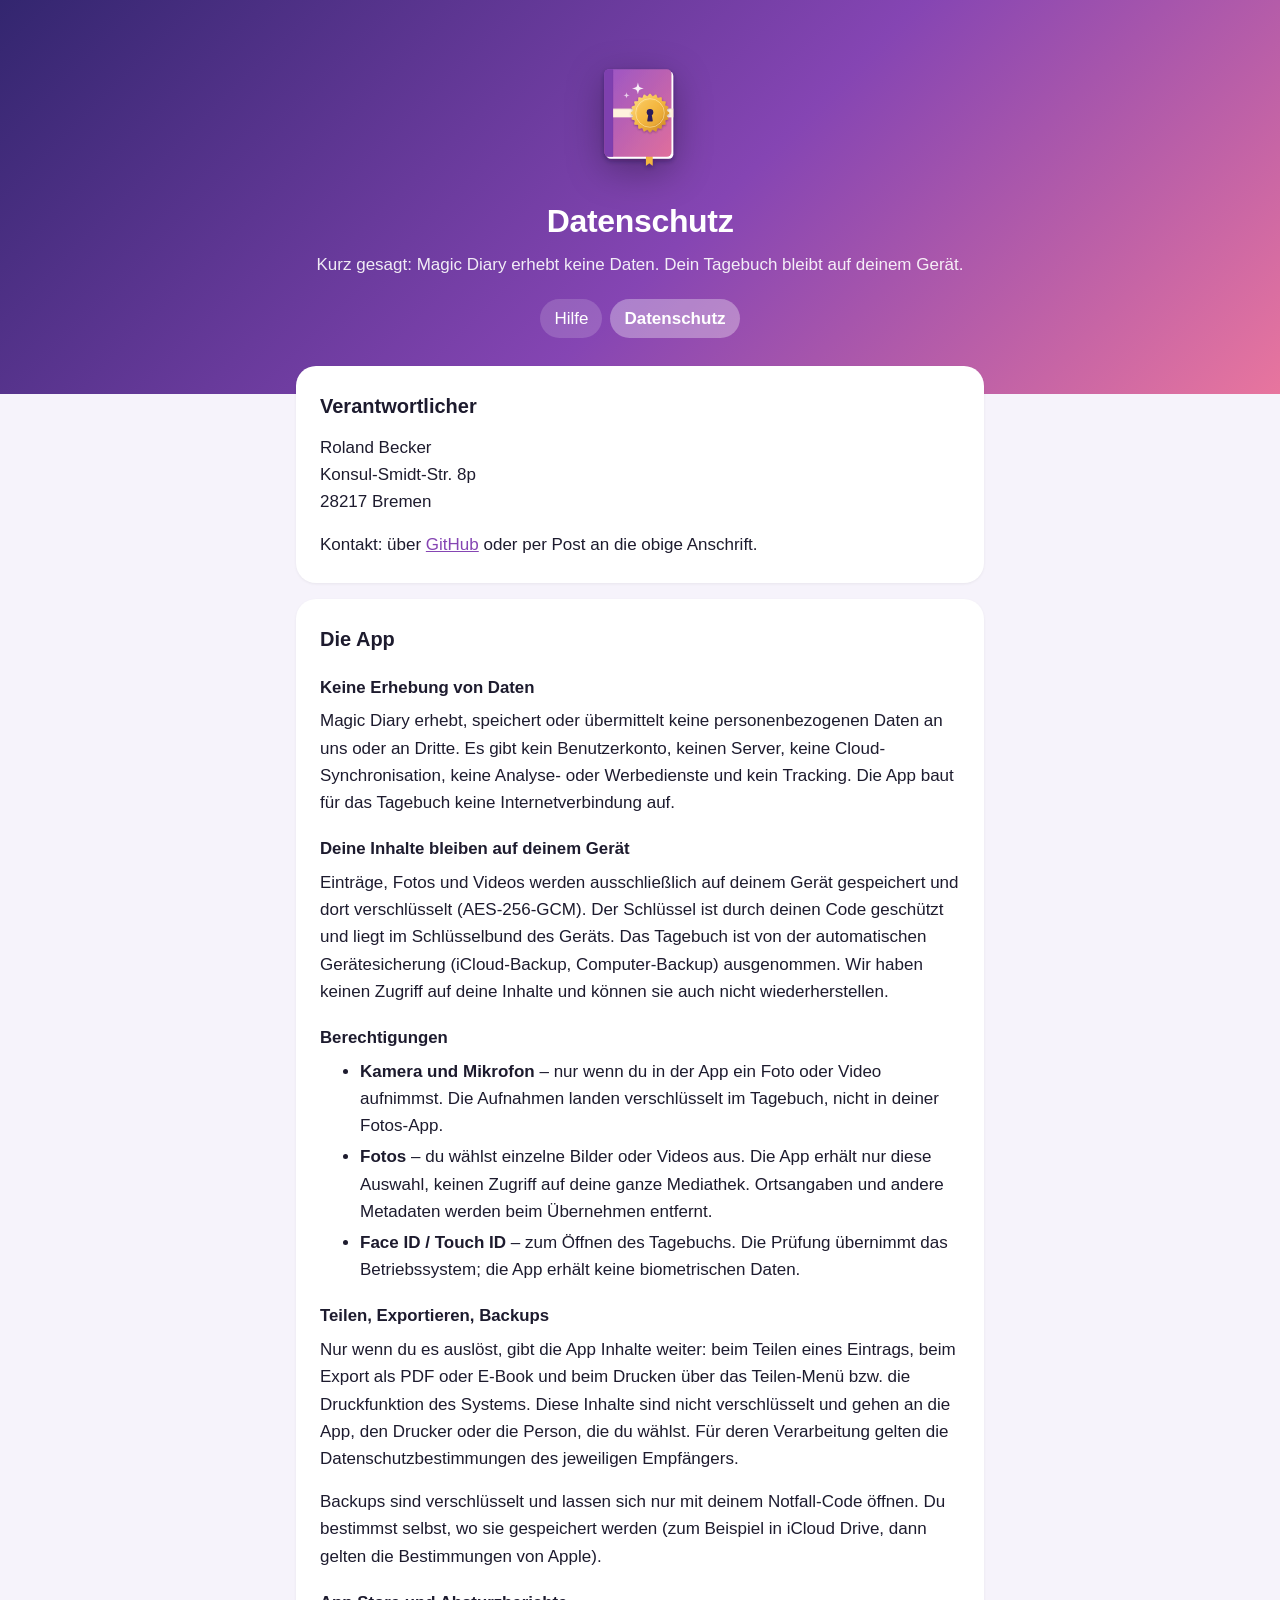
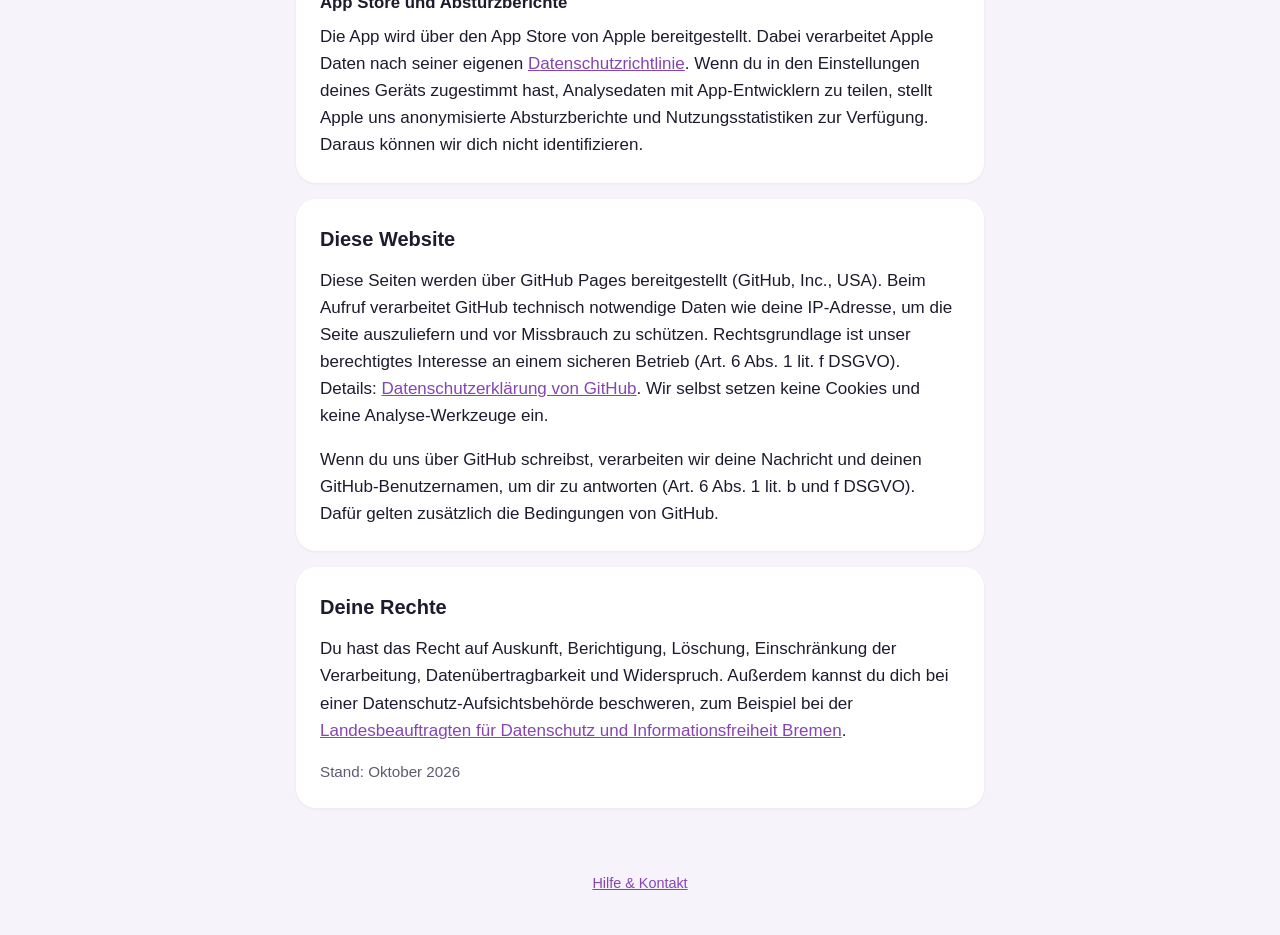
==== datenschutz/index.html @ 5f341b3f "Hilfe- und Datenschutzseite" ====
<!doctype html>
<html lang="de">
<head>
  <meta charset="utf-8">
  <meta name="viewport" content="width=device-width, initial-scale=1">
  <title>Magic Diary – Datenschutz</title>
  <meta name="description" content="Datenschutzerklärung für Magic Diary: keine Datenerhebung, alles verschlüsselt auf dem Gerät.">
  <link rel="stylesheet" href="../style.css">
</head>
<body>
  <header>
    <img src="../book.svg" alt="">
    <h1>Datenschutz</h1>
    <p>Kurz gesagt: Magic Diary erhebt keine Daten. Dein Tagebuch bleibt auf deinem Gerät.</p>
    <nav>
      <a href="../">Hilfe</a>
      <a href="./" aria-current="page">Datenschutz</a>
    </nav>
  </header>

  <main>
    <section>
      <h2>Verantwortlicher</h2>
      <address>
        Roland Becker<br>
        Konsul-Smidt-Str. 8p<br>
        28217 Bremen
      </address>
      <p>Kontakt: über <a href="https://github.com/RolandJAAI/magic-diary/issues">GitHub</a> oder per Post an die
        obige Anschrift.</p>
    </section>

    <section>
      <h2>Die App</h2>
      <h3>Keine Erhebung von Daten</h3>
      <p>Magic Diary erhebt, speichert oder übermittelt keine personenbezogenen Daten an uns oder an Dritte.
        Es gibt kein Benutzerkonto, keinen Server, keine Cloud-Synchronisation, keine Analyse- oder Werbedienste und
        kein Tracking. Die App baut für das Tagebuch keine Internetverbindung auf.</p>

      <h3>Deine Inhalte bleiben auf deinem Gerät</h3>
      <p>Einträge, Fotos und Videos werden ausschließlich auf deinem Gerät gespeichert und dort verschlüsselt
        (AES-256-GCM). Der Schlüssel ist durch deinen Code geschützt und liegt im Schlüsselbund des Geräts. Das
        Tagebuch ist von der automatischen Gerätesicherung (iCloud-Backup, Computer-Backup) ausgenommen.
        Wir haben keinen Zugriff auf deine Inhalte und können sie auch nicht wiederherstellen.</p>

      <h3>Berechtigungen</h3>
      <ul>
        <li><strong>Kamera und Mikrofon</strong> – nur wenn du in der App ein Foto oder Video aufnimmst. Die Aufnahmen
          landen verschlüsselt im Tagebuch, nicht in deiner Fotos-App.</li>
        <li><strong>Fotos</strong> – du wählst einzelne Bilder oder Videos aus. Die App erhält nur diese Auswahl,
          keinen Zugriff auf deine ganze Mediathek. Ortsangaben und andere Metadaten werden beim Übernehmen entfernt.</li>
        <li><strong>Face ID / Touch ID</strong> – zum Öffnen des Tagebuchs. Die Prüfung übernimmt das Betriebssystem;
          die App erhält keine biometrischen Daten.</li>
      </ul>

      <h3>Teilen, Exportieren, Backups</h3>
      <p>Nur wenn du es auslöst, gibt die App Inhalte weiter: beim Teilen eines Eintrags, beim Export als PDF oder
        E-Book und beim Drucken über das Teilen-Menü bzw. die Druckfunktion des Systems. Diese Inhalte sind nicht
        verschlüsselt und gehen an die App, den Drucker oder die Person, die du wählst. Für deren Verarbeitung gelten
        die Datenschutzbestimmungen des jeweiligen Empfängers.</p>
      <p>Backups sind verschlüsselt und lassen sich nur mit deinem Notfall-Code öffnen. Du bestimmst selbst, wo sie
        gespeichert werden (zum Beispiel in iCloud Drive, dann gelten die Bestimmungen von Apple).</p>

      <h3>App Store und Absturzberichte</h3>
      <p>Die App wird über den App Store von Apple bereitgestellt. Dabei verarbeitet Apple Daten nach seiner eigenen
        <a href="https://www.apple.com/de/legal/privacy/">Datenschutzrichtlinie</a>. Wenn du in den Einstellungen
        deines Geräts zugestimmt hast, Analysedaten mit App-Entwicklern zu teilen, stellt Apple uns anonymisierte
        Absturzberichte und Nutzungsstatistiken zur Verfügung. Daraus können wir dich nicht identifizieren.</p>
    </section>

    <section>
      <h2>Diese Website</h2>
      <p>Diese Seiten werden über GitHub Pages bereitgestellt (GitHub, Inc., USA). Beim Aufruf verarbeitet GitHub
        technisch notwendige Daten wie deine IP-Adresse, um die Seite auszuliefern und vor Missbrauch zu schützen.
        Rechtsgrundlage ist unser berechtigtes Interesse an einem sicheren Betrieb (Art. 6 Abs. 1 lit. f DSGVO).
        Details: <a href="https://docs.github.com/de/site-policy/privacy-policies/github-general-privacy-statement">Datenschutzerklärung von GitHub</a>.
        Wir selbst setzen keine Cookies und keine Analyse-Werkzeuge ein.</p>
      <p>Wenn du uns über GitHub schreibst, verarbeiten wir deine Nachricht und deinen GitHub-Benutzernamen, um dir zu
        antworten (Art. 6 Abs. 1 lit. b und f DSGVO). Dafür gelten zusätzlich die Bedingungen von GitHub.</p>
    </section>

    <section>
      <h2>Deine Rechte</h2>
      <p>Du hast das Recht auf Auskunft, Berichtigung, Löschung, Einschränkung der Verarbeitung, Datenübertragbarkeit
        und Widerspruch. Außerdem kannst du dich bei einer Datenschutz-Aufsichtsbehörde beschweren, zum Beispiel bei
        der <a href="https://www.datenschutz.bremen.de">Landesbeauftragten für Datenschutz und Informationsfreiheit Bremen</a>.</p>
      <p class="muted">Stand: Oktober 2026</p>
    </section>
  </main>

  <footer><a href="../">Hilfe &amp; Kontakt</a></footer>
</body>
</html>
---- style.css ----
:root {
  --night: #33266f;
  --violet: #8545b3;
  --rose: #e8759e;
  --ink: #1d1b2e;
  --muted: #5f5a73;
  --card: #ffffff;
  --page: #f6f3fb;
  --line: #e6e0f0;
}

@media (prefers-color-scheme: dark) {
  :root {
    --ink: #f2eefb;
    --muted: #b5adc9;
    --card: #1f1a33;
    --page: #130f24;
    --line: #2f2849;
  }
}

* { box-sizing: border-box; }

body {
  margin: 0;
  font: 17px/1.6 -apple-system, BlinkMacSystemFont, "Segoe UI", Roboto, Helvetica, Arial, sans-serif;
  color: var(--ink);
  background: var(--page);
}

header {
  background: linear-gradient(135deg, var(--night), var(--violet) 55%, var(--rose));
  color: #fff;
  text-align: center;
  padding: 48px 16px 56px;
}

header img { width: 132px; height: 132px; filter: drop-shadow(0 10px 18px rgb(0 0 0 / 0.3)); }
header h1 { margin: 8px 0 4px; font-size: 2rem; letter-spacing: -0.01em; }
header p { margin: 0; opacity: 0.9; }

nav { display: flex; justify-content: center; gap: 8px; margin-top: 20px; flex-wrap: wrap; }
nav a {
  color: #fff; text-decoration: none; padding: 6px 14px; border-radius: 999px;
  background: rgb(255 255 255 / 0.16);
}
nav a[aria-current="page"] { background: rgb(255 255 255 / 0.32); font-weight: 600; }

main { max-width: 720px; margin: -28px auto 0; padding: 0 16px 48px; }

section {
  background: var(--card);
  border-radius: 20px;
  padding: 24px 24px 8px;
  margin-bottom: 16px;
  box-shadow: 0 1px 3px rgb(0 0 0 / 0.06);
}

h2 { margin: 0 0 12px; font-size: 1.25rem; }
h3 { margin: 20px 0 6px; font-size: 1.05rem; }
p, ul { margin: 0 0 16px; }
li { margin-bottom: 4px; }
a { color: var(--violet); }
@media (prefers-color-scheme: dark) { a { color: #c39af0; } }

.muted { color: var(--muted); font-size: 0.95rem; }
address { font-style: normal; margin-bottom: 16px; }

footer { text-align: center; color: var(--muted); font-size: 0.9rem; padding: 0 16px 40px; }
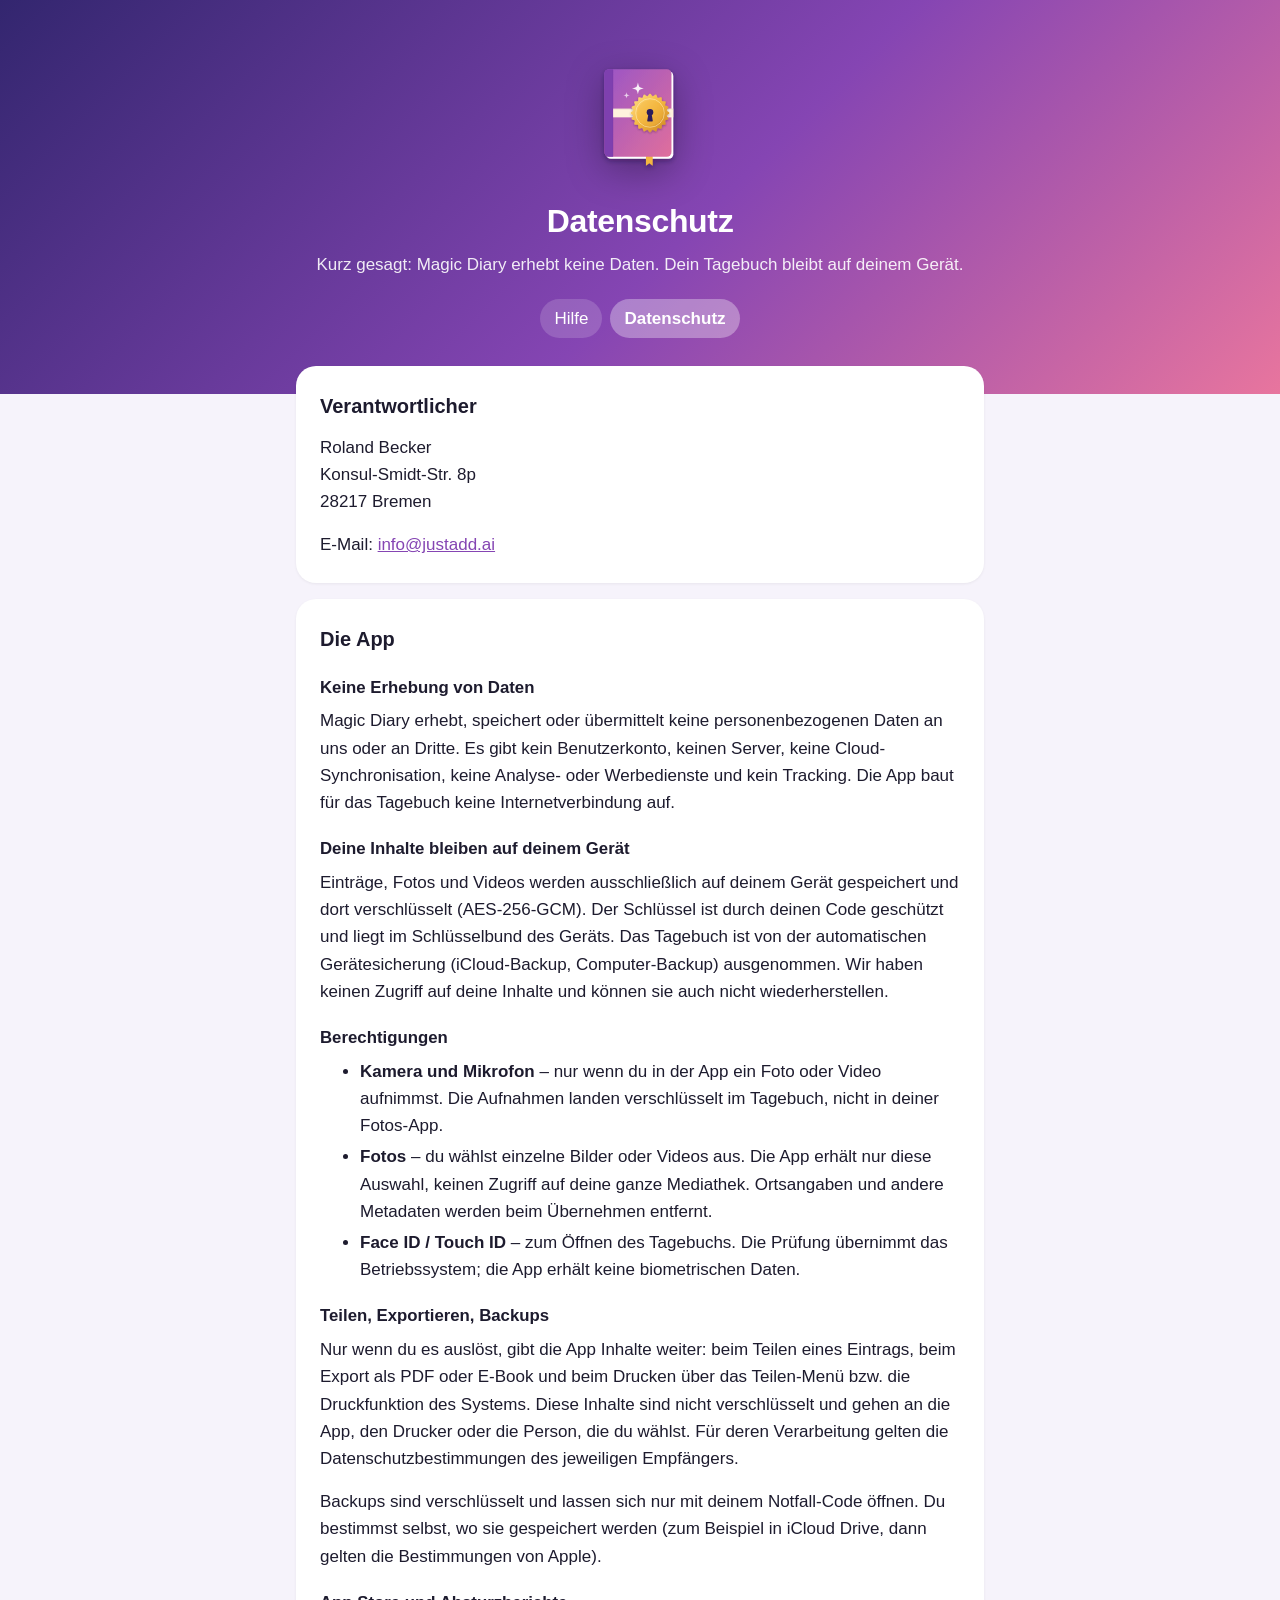
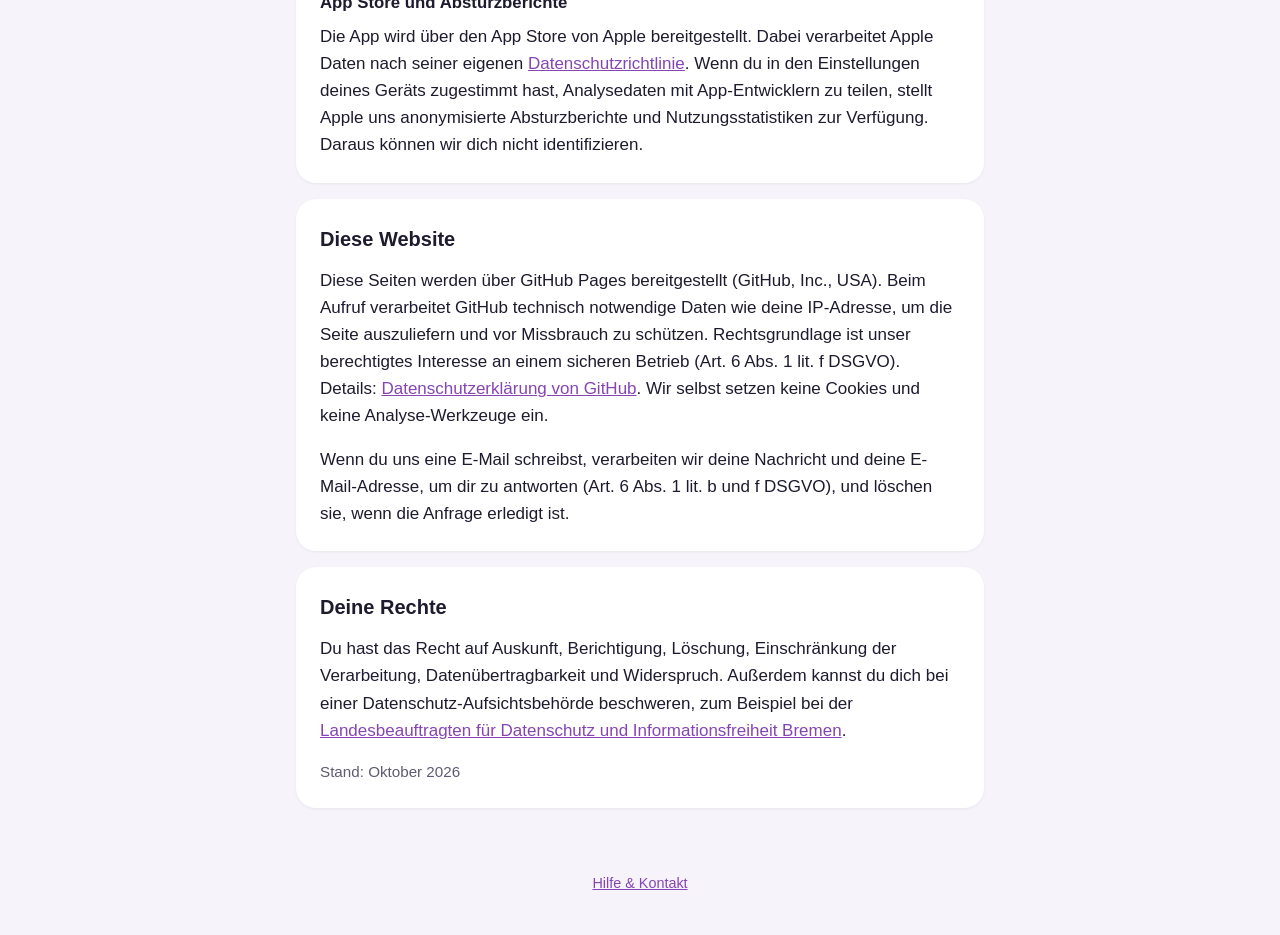
==== commit 2bf7de98: "Kontakt per E-Mail: info@justadd.ai" ====
--- a/datenschutz/index.html
+++ b/datenschutz/index.html
@@ -26,8 +26,7 @@
         Konsul-Smidt-Str. 8p<br>
         28217 Bremen
       </address>
-      <p>Kontakt: über <a href="https://github.com/RolandJAAI/magic-diary/issues">GitHub</a> oder per Post an die
-        obige Anschrift.</p>
+      <p>E-Mail: <a href="mailto:info@justadd.ai">info@justadd.ai</a></p>
     </section>
 
     <section>
@@ -75,8 +74,8 @@
         Rechtsgrundlage ist unser berechtigtes Interesse an einem sicheren Betrieb (Art. 6 Abs. 1 lit. f DSGVO).
         Details: <a href="https://docs.github.com/de/site-policy/privacy-policies/github-general-privacy-statement">Datenschutzerklärung von GitHub</a>.
         Wir selbst setzen keine Cookies und keine Analyse-Werkzeuge ein.</p>
-      <p>Wenn du uns über GitHub schreibst, verarbeiten wir deine Nachricht und deinen GitHub-Benutzernamen, um dir zu
-        antworten (Art. 6 Abs. 1 lit. b und f DSGVO). Dafür gelten zusätzlich die Bedingungen von GitHub.</p>
+      <p>Wenn du uns eine E-Mail schreibst, verarbeiten wir deine Nachricht und deine E-Mail-Adresse, um dir zu
+        antworten (Art. 6 Abs. 1 lit. b und f DSGVO), und löschen sie, wenn die Anfrage erledigt ist.</p>
     </section>
 
     <section>
